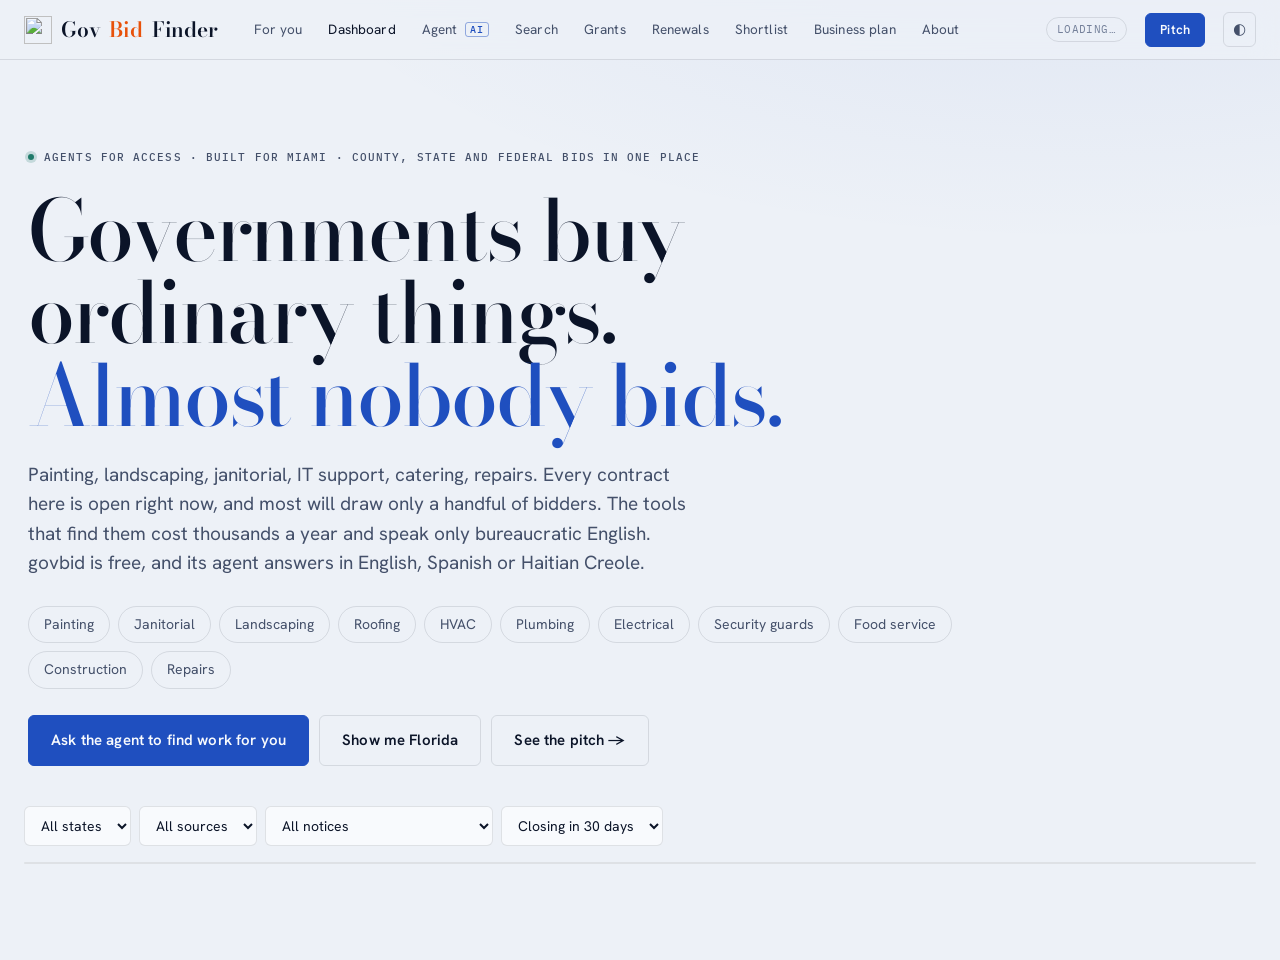
==== index.html @ 4afaa877 "fix(brand): Use the heat-tile mark in the welcome quiz Problem: The header and the pitch show the he" ====
<!doctype html>
<html lang="en">
<head>
<meta charset="utf-8">
<meta name="viewport" content="width=device-width, initial-scale=1">
<title>Gov Bid Finder</title>
<meta name="description" content="Search every open US federal and Florida state contract opportunity in one place.">
<link rel="preconnect" href="https://fonts.googleapis.com">
<link rel="preconnect" href="https://fonts.gstatic.com" crossorigin>
<link rel="stylesheet" href="https://fonts.googleapis.com/css2?family=Bodoni+Moda:opsz,wght@6..96,400..700&family=Hanken+Grotesk:wght@400..700&family=IBM+Plex+Mono:wght@400;500&display=swap">
<link rel="stylesheet" href="./styles.css?v=1792946100">
<link rel="icon" href="brand/govbid-favicon.svg" type="image/svg+xml">
</head>
<body>
<header class="top">
  <div class="brand"><img class="brand-mark" src="brand/govbid-mark.svg" alt="" width="28" height="28">Gov <span class="brand-bid">Bid</span> Finder</div>
  <nav class="tabs" role="tablist">
    <button role="tab" data-tab="foryou" aria-selected="false">For you</button>
    <button role="tab" data-tab="dashboard" aria-selected="true">Dashboard</button>
    <button role="tab" data-tab="agent" aria-selected="false" class="tab-agent">Agent <span class="ai-badge">AI</span></button>
    <button role="tab" data-tab="search" aria-selected="false">Search</button>
    <button role="tab" data-tab="grants" aria-selected="false">Grants</button>
    <button role="tab" data-tab="renewals" aria-selected="false">Renewals</button>
    <button role="tab" data-tab="saved" aria-selected="false">Shortlist</button>
    <button role="tab" data-tab="plan" aria-selected="false">Business plan</button>
    <button role="tab" data-tab="about" aria-selected="false">About</button>
  </nav>
  <div class="spacer"></div>
  <span class="pill" id="pill-data">loading…</span>
  <a class="btn pitch-btn" href="./pitch.html">Pitch</a>
  <button class="icon-btn" id="theme-toggle" title="Toggle light / dark">◐</button>
</header>

<main>
  <section class="panel" id="panel-foryou">
    <div class="empty" id="portal-empty" hidden>
      <p style="font-size:17px;margin:0 0 12px">Answer five quick questions and this page fills with contracts, grants and free local help for your business.</p>
      <button type="button" class="btn lg edit-profile">Start</button>
    </div>
    <div id="portal" hidden>
      <div class="portal-head">
        <div>
          <p class="eyebrow"><span class="live-dot"></span> Your portal</p>
          <h1 id="portal-who">Your business</h1>
        </div>
        <div class="portal-head-acts">
          <button type="button" class="btn lg" id="portal-agent">Have the agent work on this</button>
          <button type="button" class="btn ghost edit-profile">Edit my answers</button>
        </div>
      </div>
      <div class="grid tiles" id="portal-tiles"></div>
      <div class="portal-grid">
        <div class="card">
          <p class="chart-title">Florida, county by county</p>
          <p class="chart-sub" id="portal-map-sub"></p>
          <div class="plot" id="portal-map"></div>
        </div>
        <div class="portal-side">
          <div class="card">
            <p class="chart-title">Free help near you</p>
            <p class="chart-sub">Real local organizations. None of them charge to help you bid.</p>
            <div class="help-list" id="portal-help"></div>
          </div>
        </div>
      </div>
      <div class="section-head"><h2 id="portal-list-title">Best matches for you</h2><button type="button" class="btn ghost" id="portal-clear" hidden>Show all of Florida</button></div>
      <div class="results" id="portal-list"></div>
      <div class="section-head"><h2>Grants you could apply for</h2><button type="button" class="btn ghost" id="portal-more-grants">See all grants</button></div>
      <div class="results" id="portal-grants"></div>
    </div>
  </section>

  <section class="panel active" id="panel-dashboard">
    <div class="hero hero-main">
      <p class="eyebrow"><span class="live-dot"></span> Agents for Access · Built for Miami · County, state and federal bids in one place</p>
      <h1>Governments buy ordinary things.<br><span class="accent">Almost nobody bids.</span></h1>
      <p class="lede">Painting, landscaping, janitorial, IT support, catering, repairs. Every contract here is open right now, and most will draw only a handful of bidders. The tools that find them cost thousands a year and speak only bureaucratic English. govbid is free, and its agent answers in English, Spanish or Haitian Creole.</p>
      <div class="trade-chips" id="trade-chips">
        <!-- WHY word stems ("roof", "landscap"): search is substring match, so the stem
             also catches "roofs", "roof replacement", "landscape maintenance". -->
        <button data-q="paint">Painting</button>
        <button data-q="janitor">Janitorial</button>
        <button data-q="landscap">Landscaping</button>
        <button data-q="roof">Roofing</button>
        <button data-q="hvac">HVAC</button>
        <button data-q="plumb">Plumbing</button>
        <button data-q="electric">Electrical</button>
        <button data-q="guard">Security guards</button>
        <button data-q="food service">Food service</button>
        <button data-q="construction">Construction</button>
        <button data-q="repair">Repairs</button>
      </div>
      <div class="hero-cta">
        <button class="btn lg" id="cta-agent">Ask the agent to find work for you</button>
        <button class="btn ghost lg" id="cta-florida">Show me Florida</button>
        <a class="btn ghost lg" href="./pitch.html">See the pitch &rarr;</a>
      </div>
    </div>
    <div class="filters">
      <select id="d-state"><option value="">All states</option></select>
      <select id="d-source"><option value="">All sources</option></select>
      <select id="d-setaside"><option value="">All notices</option><option value="small">Set-aside for small business</option></select>
      <select id="d-days"><option value="">Any deadline</option><option value="7">Closing in 7 days</option><option value="30" selected>Closing in 30 days</option><option value="90">Closing in 90 days</option></select>
    </div>
    <div class="grid tiles" id="tiles"></div>
    <div class="grid heat" id="heat"></div>
    <div class="grid charts" id="charts"></div>
  </section>

  <section class="panel" id="panel-agent">
    <div class="hero" style="padding:22px 4px 14px">
      <p class="eyebrow"><span class="live-dot"></span> An AI agent that works for one small business</p>
      <h1 style="font-size:clamp(26px,3.6vw,40px);margin:12px 0 8px">Tell it about your business. It finds the contract and makes the first move.</h1>
      <p class="lede">It searches every open contract, reads the promising ones, checks who you're up against and what's about to expire, saves its picks to your shortlist, and drafts the email to the buyer. Nothing goes out until you approve it.</p>
    </div>
    <div class="agent-grid">
      <div class="card agent-ask">
        <label for="agent-input" class="small muted">Your business, in plain words</label>
        <textarea id="agent-input">We're an 8-person general contractor in Miami, FL: renovations, concrete walkways, pool and splashpad repairs. Registered small business, no special certifications. Jobs up to about $500k. Find us something we can win.</textarea>
        <div class="agent-examples" id="agent-examples">
          <span class="small muted">Try:</span>
          <button type="button" data-text="Somos una empresa de construcción de 8 personas en Hialeah, FL: renovaciones, aceras de concreto y reparación de piscinas. Pequeña empresa registrada, sin certificaciones. Trabajos de hasta $500 mil. ¿Qué contratos podemos ganar?">En español</button>
          <button type="button" data-text="We're a 6-person commercial painting company in Miami, FL. Registered small business, no special certifications. Jobs up to about $250k. Find us something we can win.">Painter in Miami</button>
          <button type="button" data-text="HVAC repair and maintenance shop in Hialeah, FL. 12 employees, small business, can handle jobs up to $500k.">HVAC in Hialeah</button>
          <button type="button" data-text="Janitorial and custodial crew based in Fort Lauderdale, FL. Women-owned small business (WOSB certified). 20 cleaners. Contracts up to $300k a year.">Janitorial, WOSB</button>
          <button type="button" data-text="Licensed security guard company in Orlando, FL. Service-disabled veteran-owned (SDVOSB). 40 guards.">Security guards, SDVOSB</button>
          <button type="button" data-text="Landscaping and grounds maintenance company in Homestead, FL. 8 people, trucks and mowers. Small business. Up to $150k.">Landscaping in Homestead</button>
        </div>
        <div class="agent-run-row">
          <button type="button" class="btn lg" id="agent-run">Run the agent</button>
          <button type="button" class="btn ghost" id="agent-stop" hidden>Stop</button>
          <label class="small muted agent-deep"><input type="checkbox" id="agent-deep"> Think harder (slower)</label>
        </div>
        <div class="small agent-status" id="agent-status" aria-live="polite"></div>
        <div class="callout small" id="agent-unavailable" hidden>The agent runs on Claude, so it works when this page is opened through its Claude link. Everything else on the site works anywhere.</div>
      </div>
      <div class="agent-work" id="agent-work" hidden>
        <div class="card">
          <p class="chart-title">What the agent is doing</p>
          <ol class="agent-log" id="agent-log"></ol>
        </div>
        <div class="card agent-answer" id="agent-answer" aria-live="polite"></div>
        <div id="agent-actions" class="agent-actions"></div>
      </div>
    </div>
  </section>

  <section class="panel" id="panel-search">
    <div class="filters">
      <input type="search" id="s-q" placeholder="Search: painting, IT support, landscaping, janitorial, translation…">
      <select id="s-state"><option value="">All states</option></select>
      <select id="s-source"><option value="">All sources</option></select>
      <select id="s-dept"><option value="">All agencies</option></select>
      <select id="s-type"><option value="">All notice types</option></select>
      <select id="s-setaside"><option value="">Any eligibility</option><option value="small">Set-aside only</option></select>
      <select id="s-sort"><option value="value">Best value, simplest first</option><option value="deadline">Soonest deadline</option><option value="posted">Newest posted</option></select>
      <label class="small muted" style="display:flex;align-items:center;gap:5px"><input type="checkbox" id="s-us" checked> US only</label>
    </div>
    <div class="small muted" id="s-count"></div>
    <div class="results" id="s-results"></div>
    <div style="text-align:center;margin-top:16px"><button class="btn ghost" id="s-more" hidden>Load more</button></div>
  </section>

  <section class="panel" id="panel-grants">
    <div class="hero" style="padding:22px 4px 14px">
      <h1 style="font-size:clamp(24px,3.2vw,36px)">Grants you can apply for</h1>
      <p class="lede">Federal grants open to small businesses, nonprofits and individuals, refreshed daily from Grants.gov. Research grants for labs are hidden unless you ask for them.</p>
    </div>
    <div class="filters">
      <input type="search" id="g-q" placeholder="Search: food, housing, youth, workforce, environment…">
      <select id="g-who"><option value="">Anyone eligible</option><option value="small_business">Small businesses</option><option value="nonprofit">Nonprofits</option><option value="individual">Individuals</option></select>
      <select id="g-cat"><option value="">All categories</option></select>
      <select id="g-sort"><option value="closing">Closing soonest</option><option value="amount">Largest award</option></select>
      <label class="small muted" style="display:flex;align-items:center;gap:5px"><input type="checkbox" id="g-research" checked> Hide research grants</label>
    </div>
    <div class="small muted" id="g-count"></div>
    <div class="results" id="g-list"></div>
    <div style="text-align:center;margin-top:16px"><button class="btn ghost" id="g-more" hidden>Load more</button></div>
  </section>

  <section class="panel" id="panel-renewals">
    <div class="hero" style="padding:22px 4px 14px">
      <h1 style="font-size:clamp(22px,2.8vw,30px)">Contracts that are about to expire</h1>
      <p class="lede" style="margin-bottom:16px">A bid closing on Friday is already lost. A contract ending in eight months is winnable, because eight months is enough time to prepare, meet the facilities manager, and be the obvious choice. These are federal maintenance and repair contracts with an end date on the horizon, and the company holding each one today.</p>
    </div>
    <div class="filters">
      <select id="r-trade"><option value="">All trades</option></select>
      <select id="r-state"><option value="">All states</option></select>
      <select id="r-window">
        <option value="6">Expiring within 6 months</option>
        <option value="12" selected>Within 12 months</option>
        <option value="24">Within 24 months</option>
        <option value="0">Any time</option>
      </select>
      <select id="r-sort"><option value="end">Soonest expiry</option><option value="amount">Largest first</option></select>
    </div>
    <div class="grid tiles" id="r-tiles"></div>
    <div class="card" style="margin-bottom:14px">
      <p class="chart-title">When they expire</p>
      <p class="chart-sub">Contracts ending per month. Each one is a chance to take the work off the incumbent.</p>
      <div class="plot" id="r-chart"></div>
    </div>
    <div class="small muted" id="r-count"></div>
    <div class="results" id="r-list"></div>
    <div style="text-align:center;margin-top:16px"><button class="btn ghost" id="r-more" hidden>Load more</button></div>
  </section>

  <section class="panel" id="panel-saved">
    <div class="hero" style="padding:22px 4px 12px">
      <h1 style="font-size:clamp(26px,3.4vw,38px)">Your shortlist</h1>
      <p class="lede">Contracts you saved, soonest deadline first.</p>
    </div>
    <div class="small muted" id="saved-count"></div>
    <div class="results" id="saved-list"></div>
  </section>

  <section class="panel" id="panel-plan">
    <div class="hero" style="padding:24px 4px 12px">
      <h1>Give away the lead. Charge for the next one.</h1>
      <p class="lede">We email a contractor a real government contract they can bid on, free. If they want more, they pay to stay on the list.</p>
    </div>

    <div class="grid tiles" id="plan-tiles"></div>

    <div class="step"><div class="step-n">1</div><div class="step-b">
      <h2>Find the work</h2>
      <p>Every open federal contract, every Florida state solicitation, and everything Miami-Dade County is buying, in one database that refreshes daily. It is ranked so the biggest, simplest contracts come first, because a six-person company cannot chase a hundred-page proposal.</p>
    </div></div>

    <div class="step"><div class="step-n">2</div><div class="step-b">
      <h2>Find who should bid on it</h2>
      <p>Federal award records say which companies have already won that exact kind of work, where they are, and how big their contracts usually are. We match each open contract to the companies who could realistically win it, then find their published email from their own website.</p>
    </div></div>

    <div class="step"><div class="step-n">3</div><div class="step-b">
      <h2>Send the first one free</h2>
      <p>One email. Here is a live contract in your trade, here is what it is worth, here is the link, here is when it closes. No pitch, no signup, nothing to buy. Either it is useful to them or it is not, and they can tell in ten seconds.</p>
      <p>That email is the free tier, permanently. Nobody has to pay to hear from us. They pay when they want us working for them instead of waiting on us.</p>
      <p class="muted">This is the whole acquisition strategy. We are not selling software to someone who has never heard of us. We are handing them something worth money and asking if they want more.</p>
    </div></div>

    <div class="step"><div class="step-n">4</div><div class="step-b">
      <h2>Free means you wait. Paid means we work.</h2>
      <div class="tier" style="max-width:720px">
        <div class="card">
          <span class="badge" style="color:var(--good)">FREE</span>
          <h3>You hear from us</h3>
          <div class="price">$0<span style="font-size:14px;font-weight:400;color:var(--text-secondary)">/month</span></div>
          <ul>
            <li>We email you a real contract when we spot one in your trade</li>
            <li>What it is worth, when it closes, a link to the notice</li>
            <li>No account, no card, no catch</li>
            <li>You only hear from us when there is something worth sending</li>
          </ul>
        </div>
        <div class="card paid">
          <span class="badge">$99 A MONTH</span>
          <h3>We do the legwork</h3>
          <div class="price">$99<span style="font-size:14px;font-weight:400;color:var(--text-secondary)">/month</span></div>
          <ul>
            <li>We draft your written questions to the buyer. You review them and send them yourself, through the channel the notice names</li>
            <li>We draft the questions that decide whether it is worth bidding: is the package out, is there a site visit, what insurance is required</li>
            <li>Several contracts brought to you every month, not one when we happen to notice</li>
            <li>Warning when a contract you could take over is about to expire</li>
            <li>Cancel any month</li>
          </ul>
        </div>
      </div>
      <p class="small muted" style="margin-top:12px">We charge a subscription, never a share of the contract. Federal contracts carry a clause against paying anyone a fee contingent on winning; a monthly fee for a service avoids it entirely.</p>
    </div></div>

    <div class="step"><div class="step-n">5</div><div class="step-b">
      <h2>What is public, and what stays ours</h2>
      <p><strong>Public and free: the search.</strong> Every contract, the map, the deadline calendar, the renewal calendar. The data is already public on SAM.gov, so charging for it means competing with free. Keeping it open is how contractors find us, and it is the live demo of what we can do.</p>
      <p><strong>Ours: the matching and the outreach.</strong> Which companies fit which contract, their contact details, every email sent and every reply. That list improves with each email and is the part nobody can copy from SAM.gov.</p>
      <p><strong>Paid: the agent working for one company.</strong> We start by running it ourselves for the first ten Miami contractors, reviewing every email before it goes out. Self-serve sign-up comes after we know which emails get replies.</p>
    </div></div>

    <div class="step"><div class="step-n">6</div><div class="step-b">
      <h2>What the numbers have to look like</h2>
      <div class="card" style="margin-top:10px">
        <table class="data">
          <thead><tr><th>Step</th><th>Rate</th><th>Count</th></tr></thead>
          <tbody id="funnel"></tbody>
        </table>
        <p class="small muted" style="margin-top:12px">Assumes a 30% open rate on a cold but genuinely useful email, 6% replying, and a quarter of those subscribing. Those are assumptions, not results. The point of the first month is to replace them with real ones.</p>
      </div>
    </div></div>

    <div class="step"><div class="step-n">7</div><div class="step-b">
      <h2>Why this is defensible</h2>
      <p>Federal contract data is free, so nobody can build a business on it alone. The moat is the local data: Miami-Dade County, the City of Miami, the school district, the water and sewer department. Each has its own portal and no bulk download, which is exactly why nobody aggregates them. It is tedious, and tedious is what automation is for.</p>
      <p>The second moat is the renewal calendar. Knowing a contract expires in eight months is worth more than knowing one closes on Friday, because eight months is enough time to prepare. Nobody sells that to small contractors.</p>
    </div></div>

    <div class="step"><div class="step-n">8</div><div class="step-b">
      <h2>Who we are competing with</h2>
      <p>GovWin from Deltek costs about $29,000 a year and serves roughly 5,800 customers. GovSpend runs $7,300 to $24,500. GovTribe starts at $1,350. All of them are built for companies that already bid and have someone whose job is bidding.</p>
      <p>In three months of award data, more than ten thousand different companies won federal work, and the median one took about $500,000. Hundreds of thousands more are registered and never win anything. Nobody serves them, because a $29,000 product cannot be sold to a roofer. That gap is the business.</p>
    </div></div>
  </section>

  <section class="panel" id="panel-about">
    <div class="card" style="max-width:860px">
      <h2 style="margin:0 0 10px;font-size:18px">What this is</h2>
      <p>Every open US federal contract opportunity, plus State of Florida solicitations, in one searchable place. The federal data comes from the SAM.gov daily public extract; the Florida data comes from MyFloridaMarketPlace.</p>
      <p class="muted small" id="about-built"></p>
      <h3 style="font-size:15px;margin:20px 0 8px">Why it exists</h3>
      <p>Governments buy ordinary things constantly: painting, landscaping, janitorial, IT support, catering, translation. Most small businesses never bid, because each notice is a wall of paperwork. Contracts under $100,000 routinely draw only a handful of bidders.</p>
      <h3 style="font-size:15px;margin:22px 0 4px">How it is meant to work</h3>
      <div class="tier" style="max-width:700px">
        <div class="card">
          <span class="badge" style="color:var(--good)">FREE</span>
          <h3>You hear from us</h3>
          <div class="price">$0<span style="font-size:14px;font-weight:400;color:var(--text-secondary)">/month</span></div>
          <ul>
            <li>Search every contract on this site, always free</li>
            <li>We email you one when we spot a fit in your trade</li>
            <li>No account, no card</li>
          </ul>
        </div>
        <div class="card paid">
          <span class="badge">$99 A MONTH</span>
          <h3>We do the legwork</h3>
          <div class="price">$99<span style="font-size:14px;font-weight:400;color:var(--text-secondary)">/month</span></div>
          <ul>
            <li>We draft your written questions to the buyer. You review them and send them yourself, through the channel the notice names</li>
            <li>Several contracts brought to you every month</li>
            <li>Warning before a contract you could take over expires</li>
          </ul>
        </div>
      </div>
      <p class="small muted" style="margin-top:14px">Searching is free because the data is public and should be. The paid tier is the work on top of it: drafting your questions and bid paperwork for you to review and send, and keeping a steady flow of contracts coming to you. See the <a href="#" onclick="document.querySelector('[data-tab=plan]').click();return false">business plan</a> for the detail.</p>
      <p class="small muted">Source data is public. Always verify against the official notice before bidding.</p>
      <p class="small muted"><strong>govbid is not affiliated with any government agency.</strong> We never contact a government buyer for you, never submit bids or sign certifications, and never charge for registration, which is always free on SAM.gov and the county portal. In Miami-Dade, the Cone of Silence bars spoken contact about an advertised bid: questions go in writing to the contact the notice names.</p>
    </div>
  </section>
</main>

<dialog id="dlg">
  <div class="dlg-head">
    <button class="icon-btn close" onclick="document.getElementById('dlg').close()">✕</button>
    <h2 id="dlg-title"></h2>
    <div class="meta" id="dlg-meta"></div>
  </div>
  <div class="dlg-body" id="dlg-body"></div>
</dialog>
<dialog id="quiz" aria-labelledby="quiz-title">
  <div class="quiz">
    <div class="quiz-top"><span class="brand"><img class="brand-mark" src="brand/govbid-mark.svg" alt="" width="28" height="28">govbid</span><div class="q-progress" id="q-progress"></div><button type="button" class="icon-btn" id="q-skip">Skip</button></div>
    <section class="q-step">
      <h2 id="quiz-title">Welcome. Who are you?</h2>
      <p class="muted">Five quick questions, and we'll show you the public contracts, grants and free help that fit. Your answers stay in this browser.</p>
      <div class="q-cards">
        <label class="q-card"><input type="radio" name="q-kind" value="business" checked><strong>A small business</strong><span>I want government contracts</span></label>
        <label class="q-card"><input type="radio" name="q-kind" value="nonprofit"><strong>A nonprofit or community group</strong><span>I want grants and contracts</span></label>
        <label class="q-card"><input type="radio" name="q-kind" value="exploring"><strong>Just exploring</strong><span>Show me what's out there</span></label>
      </div>
    </section>
    <section class="q-step" hidden>
      <h2>What kind of work do you do?</h2>
      <p class="muted">Pick everything that fits.</p>
      <div class="q-picks" id="q-trades"></div>
      <label for="q-other" class="small muted">Something else?</label>
      <input id="q-other" placeholder="e.g. pressure washing, signage, tutoring">
    </section>
    <section class="q-step" hidden>
      <h2>Where are you based?</h2>
      <p class="muted">We show work in your county first, then South Florida, then the rest of the state.</p>
      <select id="q-county" class="q-select" aria-label="County"></select>
    </section>
    <section class="q-step" hidden>
      <h2>How big are you?</h2>
      <div class="q-row">
        <label for="q-size">People on the team</label>
        <select id="q-size" class="q-select"><option value="">Choose</option><option>1-5</option><option>6-20</option><option>21-100</option><option>100+</option></select>
        <label for="q-maxjob">Biggest job you could take on</label>
        <select id="q-maxjob" class="q-select"><option value="">Choose</option><option value="25000">About $25,000</option><option value="100000">About $100,000</option><option value="500000">About $500,000</option><option value="2000000">$2 million or more</option></select>
      </div>
    </section>
    <section class="q-step" hidden>
      <h2>Any certifications?</h2>
      <p class="muted">Some contracts are reserved for certified firms. None yet is fine: we'll show you how to get certified for free.</p>
      <div class="q-picks" id="q-certs"></div>
    </section>
    <div class="q-hint small" id="q-hint" aria-live="polite"></div>
    <div class="quiz-nav"><button type="button" class="btn ghost" id="q-back" hidden>Back</button><button type="button" class="btn lg" id="q-next">Next</button></div>
  </div>
</dialog>
<div class="tooltip" id="tip"></div>
<script type="module" src="./app.js?v=1792944001"></script>
</body>
</html>
---- styles.css ----
/* govbid · "Biscayne at midnight"
   Layout: a quiet editorial frame (Bodoni headlines, generous air, hairline rules)
   around a working instrument (tabular figures, mono bid numbers, the county map).
   Dark first: midnight-navy ground, cool ivory type, azure for the one accent.
   Light: pale ice ground with deep sapphire. Coral marks deadlines and selection. */
:root{
  color-scheme: dark;
  --page:#070d1a;          /* Biscayne Bay at midnight, a deep navy */
  --surface-1:#0d1526;     /* raised panels */
  --surface-2:#131d33;     /* inputs, wells */
  --text-primary:#eef2f8;  /* cool ivory */
  --text-secondary:#a7b2c6;
  --muted:#6f7c94;
  --grid:#18223a; --axis:#2c3a58; --border:rgba(238,242,248,0.09);
  --series-1:#6fa8ff;      /* azure: the accent, used sparingly */
  --heat:#ff8a3d;          /* WHY orange: heatmaps share the logo's heat ramp and stand apart from the blue UI */
  --on-accent:#070d1a;
  --series-2:#ff8a6b;      /* coral: deadlines and the selected county */
  --series-3:#7fcfc0;      /* sea glass: set-asides, good news */
  --good:#7fcfc0; --warning:#f0bc5e; --serious:#ff8a6b; --critical:#ff6b5e;
  --glow:rgba(111,168,255,0.12);
  --radius:6px;
  --font-display:"Bodoni Moda", "Didot", "Bodoni 72", Georgia, serif;
  --font:"Hanken Grotesk", system-ui, -apple-system, "Segoe UI", sans-serif;
  --font-mono:"IBM Plex Mono", ui-monospace, "SF Mono", Menlo, monospace;
}
@media (prefers-color-scheme: light){
  :root:not([data-theme="dark"]){
    color-scheme: light;
    --page:#edf1f7; --surface-1:#f8fafd; --surface-2:#e2e8f1;
    --text-primary:#0b1428; --text-secondary:#44506a; --muted:#74809a;
    --grid:#d8dfeb; --axis:#b3bed1; --border:rgba(11,20,40,0.11);
    --series-1:#1f4fbf; --heat:#e8510a; --on-accent:#f8fafd; --series-2:#c4502f; --series-3:#1f7a6a;
    --good:#1f7a6a; --warning:#a87214; --serious:#c4502f; --critical:#b8322a;
    --glow:rgba(31,79,191,0.08);
  }
}
:root[data-theme="light"]{
  color-scheme: light;
  --page:#edf1f7; --surface-1:#f8fafd; --surface-2:#e2e8f1;
  --text-primary:#0b1428; --text-secondary:#44506a; --muted:#74809a;
  --grid:#d8dfeb; --axis:#b3bed1; --border:rgba(11,20,40,0.11);
  --series-1:#1f4fbf; --heat:#e8510a; --on-accent:#f8fafd; --series-2:#c4502f; --series-3:#1f7a6a;
  --good:#1f7a6a; --warning:#a87214; --serious:#c4502f; --critical:#b8322a;
  --glow:rgba(31,79,191,0.08);
}
*{box-sizing:border-box}
/* WHY: component rules like .agent-work{display:flex} would otherwise beat the
   hidden attribute, and toggling el.hidden would do nothing. */
[hidden]{display:none !important}
body{margin:0;background:var(--page);color:var(--text-primary);font-family:var(--font);font-size:15px;line-height:1.55;-webkit-font-smoothing:antialiased;
  background-image:radial-gradient(1200px 520px at 85% -120px,var(--glow),transparent 70%)}
a{color:var(--series-1);text-underline-offset:3px}
button,select,input,textarea{font:inherit;color:inherit}
:focus-visible{outline:1px solid var(--series-1);outline-offset:3px}
h1,h2{text-wrap:balance}
body::before{content:"";position:fixed;inset:0 0 auto;height:env(safe-area-inset-top,0px);z-index:21;background:var(--page)}

/* Header */
header.top{position:sticky;top:env(safe-area-inset-top,0px);z-index:20;background:color-mix(in srgb,var(--page) 82%,transparent);backdrop-filter:blur(14px) saturate(1.2);-webkit-backdrop-filter:blur(14px) saturate(1.2);border-bottom:1px solid var(--border);
  padding-block:12px;padding-left:max(24px,env(safe-area-inset-left,0px));padding-right:max(24px,env(safe-area-inset-right,0px));display:flex;gap:18px;align-items:center;flex-wrap:wrap}
.brand{white-space:nowrap;flex-shrink:0;font-family:var(--font-display);font-size:21px;font-weight:600;letter-spacing:-0.01em;display:flex;align-items:center;gap:9px;margin-right:6px}
.brand .dot{width:7px;height:7px;border-radius:50%;background:var(--series-1);box-shadow:0 0 12px var(--series-1)}
/* WHY 28px: the header type is 21px and the bar is about 48px tall. The mark
   replaces the 7px dot and still fits beside "Gov Bid Finder" at 375px. */
.brand-mark{width:28px;height:28px;display:block;flex:0 0 auto}
.brand-bid{color:var(--heat)}
/* WHY a hairline: the mark's palest tiles are #FFE0C2, which disappear into
   the ice page. Dark navy already separates them, so the ring is light-only. */
:root[data-theme="light"] .brand-mark{filter:drop-shadow(0 0 .45px rgba(11,20,40,.7))}
@media (prefers-color-scheme: light){
  :root:not([data-theme="dark"]) .brand-mark{filter:drop-shadow(0 0 .45px rgba(11,20,40,.7))}
}
nav.tabs{display:flex;gap:2px}
nav.tabs button{background:none;border:0;padding:7px 12px;color:var(--text-secondary);cursor:pointer;font-size:13.5px;letter-spacing:.01em;position:relative}
nav.tabs button:hover{color:var(--text-primary)}
nav.tabs button[aria-selected="true"]{color:var(--text-primary)}
nav.tabs button[aria-selected="true"]::after{content:"";position:absolute;left:12px;right:12px;bottom:-13px;height:1px;background:var(--series-1)}
.spacer{flex:1}
.pill{font-family:var(--font-mono);font-size:11px;letter-spacing:.04em;text-transform:uppercase;color:var(--muted);border:1px solid var(--border);border-radius:999px;padding:3px 10px;white-space:nowrap}
.pill.ok{color:var(--good);border-color:color-mix(in srgb,var(--good) 35%,transparent)}
.pill.off{color:var(--muted)}
.icon-btn{background:none;border:1px solid var(--border);border-radius:var(--radius);padding:5px 9px;cursor:pointer;color:var(--text-secondary)}
.icon-btn:hover{border-color:var(--series-1);color:var(--series-1)}
main{padding-block:28px 64px;padding-left:max(24px,env(safe-area-inset-left,0px));padding-right:max(24px,env(safe-area-inset-right,0px));max-width:1360px;margin:0 auto}
.panel{display:none}.panel.active{display:block;animation:fade .35s ease}
@keyframes fade{from{opacity:.4}to{opacity:1}}

/* Surfaces */
.card{background:var(--surface-1);border:1px solid var(--border);border-radius:var(--radius);padding:22px}
.grid{display:grid;gap:16px}
.tiles{grid-template-columns:repeat(auto-fit,minmax(190px,1fr));margin-bottom:16px;gap:0;border:1px solid var(--border);border-radius:var(--radius);background:var(--surface-1)}
.tiles > .card{background:none;border:0;border-radius:0;border-left:1px solid var(--border);padding:20px 22px}
.tiles > .card:first-child{border-left:0}
.tile .label{font-family:var(--font-mono);font-size:10.5px;letter-spacing:.09em;text-transform:uppercase;color:var(--muted);margin-bottom:10px}
.tile .value{font-family:var(--font-display);font-size:40px;font-weight:500;letter-spacing:-0.02em;line-height:1;font-variant-numeric:lining-nums tabular-nums}
.tile .sub{color:var(--text-secondary);font-size:12.5px;margin-top:8px}
.charts{grid-template-columns:repeat(auto-fit,minmax(360px,1fr))}
.chart-title{font-family:var(--font-display);font-size:21px;font-weight:500;letter-spacing:-0.01em;margin:0 0 4px}
.chart-sub{color:var(--text-secondary);font-size:13px;margin:0 0 16px;max-width:62ch}
svg{display:block;width:100%;overflow:visible}
.bar{transition:opacity .12s}
.bar-row:hover .bar{opacity:.78}
.tick{fill:var(--muted);font-size:11px;font-family:var(--font-mono)}
.blabel{fill:var(--text-secondary);font-size:12px}
.bvalue{fill:var(--text-primary);font-size:12px;font-weight:600;font-variant-numeric:tabular-nums}
.gridline{stroke:var(--grid);stroke-width:1}
.axisline{stroke:var(--axis);stroke-width:1}

/* Controls */
.filters{display:flex;gap:8px;flex-wrap:wrap;align-items:center;margin-bottom:16px}
.filters input[type=search],.filters select,.filters input[type=number]{background:var(--surface-1);border:1px solid var(--border);border-radius:var(--radius);padding:9px 12px;font-size:14px}
.filters input[type=search]{flex:1;min-width:220px}
.filters input:focus,.filters select:focus{border-color:var(--series-1);outline:none}
.btn{background:var(--series-1);color:var(--on-accent);border:1px solid var(--series-1);border-radius:var(--radius);padding:9px 16px;cursor:pointer;font-weight:600;letter-spacing:.01em;transition:background .15s,color .15s,transform .15s}
.btn:hover{background:color-mix(in srgb,var(--series-1) 86%,var(--text-primary))}
.btn:active{transform:translateY(1px)}
.btn.ghost{background:none;color:var(--text-primary);border:1px solid var(--border)}
.btn.ghost:hover{border-color:var(--series-1);color:var(--series-1)}
.btn:disabled{opacity:.5;cursor:default}

/* Result rows */
.results{display:flex;flex-direction:column;gap:0;border-top:1px solid var(--border)}
.opp{background:none;border:0;border-bottom:1px solid var(--border);border-radius:0;padding:18px 4px;cursor:pointer;transition:background .15s}
.opp:hover{background:linear-gradient(90deg,var(--glow),transparent 60%)}
.opp h3{margin:0 0 7px;font-size:16px;font-weight:600;line-height:1.35;letter-spacing:-0.005em}
.meta{display:flex;gap:10px;flex-wrap:wrap;color:var(--text-secondary);font-size:12.5px;align-items:center}
.meta .sep{color:var(--axis)}
.snippet{color:var(--text-secondary);margin-top:8px;font-size:13.5px;max-width:90ch;display:-webkit-box;-webkit-line-clamp:2;-webkit-box-orient:vertical;overflow:hidden}
.tag{font-family:var(--font-mono);border:1px solid var(--border);border-radius:3px;padding:1px 7px;font-size:10.5px;letter-spacing:.04em;text-transform:uppercase;color:var(--text-secondary);white-space:nowrap}
.tag.setaside{color:var(--series-3);border-color:color-mix(in srgb,var(--series-3) 40%,transparent)}
.due{font-weight:600;font-variant-numeric:tabular-nums}
.due.soon{color:var(--critical)} .due.warn{color:var(--serious)}
.score{display:inline-flex;align-items:center;gap:7px;font-weight:600;font-size:13px;font-variant-numeric:tabular-nums}
.score .meter{width:52px;height:3px;border-radius:2px;background:var(--grid);overflow:hidden}
.score .meter span{display:block;height:100%;background:var(--series-1)}

/* Dialog */
dialog{border:1px solid var(--border);border-radius:10px;padding:0;max-width:880px;width:calc(100% - 40px);background:var(--surface-1);color:var(--text-primary);box-shadow:0 40px 120px rgba(0,0,0,.45)}
dialog::backdrop{background:rgba(4,8,9,.62);backdrop-filter:blur(3px)}
.dlg-head{padding:22px 26px 16px;border-bottom:1px solid var(--border);position:sticky;top:0;background:var(--surface-1);border-radius:10px 10px 0 0}
.dlg-body{padding:20px 26px 28px;max-height:70vh;overflow:auto}
.dlg-head h2{margin:0 0 10px;font-family:var(--font-display);font-weight:500;font-size:24px;line-height:1.2;padding-right:40px}
.close{position:absolute;top:16px;right:18px}
.kv{display:grid;grid-template-columns:160px 1fr;gap:8px 16px;font-size:13.5px;margin:14px 0}
.kv dt{color:var(--muted);font-family:var(--font-mono);font-size:11px;letter-spacing:.06em;text-transform:uppercase;padding-top:2px} .kv dd{margin:0}
.section{margin-top:22px}
.section h4{margin:0 0 10px;font-family:var(--font-mono);font-size:11px;font-weight:500;text-transform:uppercase;letter-spacing:.1em;color:var(--muted)}
.section ul{margin:0;padding-left:18px} .section li{margin-bottom:4px}
.callout{background:var(--surface-2);border:1px solid var(--border);border-radius:var(--radius);padding:12px 14px;margin-top:10px}
.diff{display:flex;gap:4px;align-items:center}
.diff i{width:8px;height:14px;border-radius:1px;background:var(--grid);display:block}
.diff i.on{background:var(--series-1)}
textarea{width:100%;min-height:150px;background:var(--surface-2);border:1px solid var(--border);border-radius:var(--radius);padding:14px;resize:vertical}
textarea:focus{border-color:var(--series-1);outline:none}
.muted{color:var(--text-secondary)}
.small{font-size:12.5px}
pre.draft{white-space:pre-wrap;font-family:var(--font-mono);font-size:12.5px;line-height:1.65;background:var(--surface-2);border:1px solid var(--border);border-radius:var(--radius);padding:16px;max-height:52vh;overflow:auto}
.spin{display:inline-block;width:13px;height:13px;border:1.5px solid var(--grid);border-top-color:var(--series-1);border-radius:50%;animation:spin .7s linear infinite;vertical-align:-2px}
@keyframes spin{to{transform:rotate(360deg)}}
table.data{width:100%;border-collapse:collapse;font-size:13.5px}
table.data th{text-align:left;color:var(--muted);font-family:var(--font-mono);font-size:10.5px;letter-spacing:.08em;text-transform:uppercase;font-weight:500;border-bottom:1px solid var(--border);padding:8px}
table.data td{padding:9px 8px;border-bottom:1px solid var(--grid);font-variant-numeric:tabular-nums}
.tooltip{position:fixed;pointer-events:none;background:var(--surface-1);border:1px solid var(--axis);border-radius:var(--radius);padding:8px 12px;font-size:12.5px;box-shadow:0 12px 32px rgba(0,0,0,.3);z-index:60;opacity:0;transition:opacity .1s}
.tooltip .t{font-family:var(--font-display);font-size:15px;margin-bottom:2px}
.empty{text-align:center;color:var(--text-secondary);padding:48px 20px}
.profile-chips{display:flex;gap:6px;flex-wrap:wrap;margin-top:8px}
.bar-track{fill:var(--grid);opacity:.5}

/* Landing hero */
.hero-main{padding:56px 4px 40px;max-width:1040px}
.hero-main h1{font-family:var(--font-display);font-size:clamp(40px,6.6vw,92px);line-height:.98;letter-spacing:-0.025em;font-weight:500;margin:22px 0 22px}
.hero-main h1 .accent{color:var(--series-1)}
.hero-main .lede{font-size:clamp(16px,1.5vw,19px);color:var(--text-secondary);max-width:62ch;margin:0 0 28px}
.eyebrow{display:inline-flex;align-items:center;gap:10px;font-family:var(--font-mono);font-size:11px;font-weight:500;letter-spacing:.1em;text-transform:uppercase;color:var(--text-secondary);margin:0}
.live-dot{width:6px;height:6px;border-radius:50%;background:var(--series-3);box-shadow:0 0 0 3px color-mix(in srgb,var(--series-3) 20%,transparent);animation:pulse 2.4s ease-in-out infinite}
@keyframes pulse{50%{box-shadow:0 0 0 6px color-mix(in srgb,var(--series-3) 0%,transparent)}}
.trade-chips{display:flex;flex-wrap:wrap;gap:8px;margin-bottom:26px}
.trade-chips button{background:none;border:1px solid var(--border);border-radius:999px;padding:7px 15px;cursor:pointer;font-size:14px;color:var(--text-secondary);transition:border-color .15s,color .15s}
.trade-chips button:hover{border-color:var(--series-1);color:var(--series-1)}
.hero-cta{display:flex;gap:10px;flex-wrap:wrap}
.btn.lg{padding:13px 22px;font-size:15px;text-decoration:none;display:inline-block}
a.btn{text-decoration:none}
.pitch-btn{padding:6px 14px;font-size:13px}

/* Heatmaps */
.heat{grid-template-columns:minmax(0,3fr) minmax(0,2fr);margin-bottom:16px}
.shape-map{max-height:640px}
.map-area{stroke:var(--page);stroke-width:.6;stroke-linejoin:round;transition:filter .15s}
.map-area:hover{filter:brightness(1.25)}
.map-area.clickable{cursor:pointer}
.map-coast{stroke:var(--axis);stroke-width:.9;stroke-linejoin:round}
.map-sel{stroke:var(--series-1);stroke-width:1.8;stroke-linejoin:round;pointer-events:none}
.map-leader{stroke:var(--series-1);stroke-width:1;pointer-events:none}
.map-pin{fill:var(--series-1);stroke:var(--page);stroke-width:1.5;pointer-events:none}
.map-callout{font-family:var(--font-display);font-size:var(--map-type,17px);fill:var(--text-primary);paint-order:stroke;stroke:var(--surface-1);stroke-width:5px;stroke-linejoin:round;pointer-events:none}
.map-callout-n{font-weight:600;fill:var(--series-1)}
.map-water{font-family:var(--font-display);font-size:calc(var(--map-type,17px) * .88);fill:var(--muted);letter-spacing:.06em;pointer-events:none}
rect.today{stroke:var(--series-1);stroke-width:1.5}
.heat-legend{display:flex;align-items:center;gap:2px;margin-top:14px;font-family:var(--font-mono);font-size:10.5px;letter-spacing:.05em;text-transform:uppercase;color:var(--muted)}
.heat-legend span{margin:0 8px}
.heat-legend i{width:22px;height:6px;display:block}

/* Portal ("For you") */
.portal-head{display:flex;justify-content:space-between;align-items:flex-end;gap:16px;flex-wrap:wrap;padding:30px 4px 22px}
.portal-head h1{font-family:var(--font-display);font-weight:500;font-size:clamp(30px,4.2vw,52px);letter-spacing:-0.02em;margin:14px 0 0;line-height:1.05}
.portal-head-acts{display:flex;gap:8px;flex-wrap:wrap}
.portal-grid{display:grid;grid-template-columns:minmax(0,7fr) minmax(0,5fr);gap:16px;margin-bottom:8px;align-items:start}
.help-list{display:flex;flex-direction:column;gap:0}
.help-card{display:flex;flex-direction:column;gap:3px;text-decoration:none;color:var(--text-primary);padding:14px 0;background:none;border:0;border-bottom:1px solid var(--border);border-radius:0}
.help-card:last-child{border-bottom:0}
.help-card:hover strong{color:var(--series-1)}
.help-card span{color:var(--text-secondary);font-size:13px;line-height:1.5}
.help-card em{font-style:normal;color:var(--series-1);font-size:12.5px;font-weight:600}
.section-head{display:flex;justify-content:space-between;align-items:baseline;gap:10px;margin:34px 0 12px;flex-wrap:wrap}
.section-head h2{font-family:var(--font-display);font-weight:500;font-size:28px;margin:0;letter-spacing:-0.01em}
.grant .tag.money{color:var(--text-primary)}
.grant-acts{display:flex;gap:12px;align-items:center;flex-wrap:wrap;margin-top:10px}
.grant-acts .btn{padding:6px 12px;font-size:12.5px}

/* Welcome quiz */
#quiz{max-width:640px}
.quiz{padding:24px 28px 26px;display:flex;flex-direction:column;gap:14px}
.quiz-top{display:flex;align-items:center;gap:14px}
.quiz-top .brand{font-size:19px}
.q-progress{flex:1;display:flex;gap:4px}
.q-progress i{flex:1;height:2px;background:var(--grid)}
.q-progress i.on{background:var(--series-1)}
.q-step h2{font-family:var(--font-display);font-weight:500;font-size:clamp(28px,3.6vw,38px);letter-spacing:-0.015em;margin:8px 0 8px;line-height:1.1}
.q-step p{margin:0 0 16px}
.q-cards{display:grid;gap:8px}
.q-card{display:grid;grid-template-columns:auto 1fr;column-gap:14px;align-items:center;border:1px solid var(--border);border-radius:var(--radius);padding:15px 18px;cursor:pointer;background:var(--surface-2);transition:border-color .15s}
.q-card input{grid-row:span 2;accent-color:var(--series-1)}
.q-card span{color:var(--text-secondary);font-size:13px}
.q-card:has(input:checked){border-color:var(--series-1);background:linear-gradient(90deg,var(--glow),transparent)}
.q-picks{display:flex;flex-wrap:wrap;gap:8px;margin-bottom:12px}
.pick{position:relative}
.pick input{position:absolute;opacity:0;pointer-events:none}
.pick span{display:inline-block;border:1px solid var(--border);border-radius:999px;padding:8px 15px;cursor:pointer;background:var(--surface-2)}
.pick input:checked + span{background:var(--series-1);border-color:var(--series-1);color:var(--on-accent);font-weight:600}
.pick input:focus-visible + span{outline:1px solid var(--series-1);outline-offset:2px}
#q-other,.q-select{width:100%;background:var(--surface-2);border:1px solid var(--border);border-radius:var(--radius);padding:11px 13px;font-size:15px}
.q-row{display:grid;gap:8px}
.q-row label{font-size:13px;color:var(--text-secondary);margin-top:6px}
.q-hint{color:var(--serious);min-height:1em}
.quiz-nav{display:flex;justify-content:flex-end;gap:10px}

/* Agent */
.ai-badge{font-family:var(--font-mono);font-size:9.5px;font-weight:500;letter-spacing:.08em;color:var(--series-1);border:1px solid color-mix(in srgb,var(--series-1) 45%,transparent);border-radius:3px;padding:0 4px;margin-left:4px;vertical-align:1px}
#panel-agent .hero h1{font-family:var(--font-display);font-weight:500;letter-spacing:-0.02em;line-height:1.05}
#panel-agent .lede{color:var(--text-secondary);max-width:68ch}
.agent-grid{display:grid;grid-template-columns:minmax(0,5fr) minmax(0,7fr);gap:16px;align-items:start}
.agent-ask{display:flex;flex-direction:column;gap:12px}
.agent-ask textarea{min-height:140px;font-size:15.5px;line-height:1.55}
.agent-examples{display:flex;flex-wrap:wrap;gap:6px;align-items:center}
.agent-examples button{background:none;border:1px solid var(--border);border-radius:999px;padding:4px 12px;font-size:12.5px;cursor:pointer;color:var(--text-secondary)}
.agent-examples button:hover{border-color:var(--series-1);color:var(--series-1)}
.agent-run-row{display:flex;gap:12px;align-items:center;flex-wrap:wrap}
.agent-deep{display:flex;align-items:center;gap:6px}
.agent-deep input{accent-color:var(--series-1)}
.agent-status:empty{display:none}
.agent-status{color:var(--serious)}
.agent-work{display:flex;flex-direction:column;gap:16px;min-width:0}
.agent-log{list-style:none;margin:8px 0 0;padding:0 0 0 2px;display:flex;flex-direction:column;gap:0;font-size:13.5px;border-left:1px solid var(--axis)}
.agent-log li{display:flex;gap:12px;align-items:baseline;animation:rise .3s ease;padding:5px 0 5px 14px;position:relative}
.agent-log li::before{content:"";position:absolute;left:-4px;top:13px;width:7px;height:7px;border-radius:50%;background:var(--surface-1);border:1px solid var(--series-1)}
.agent-log li:last-child::before{background:var(--series-1)}
.agent-log .ico{flex:0 0 16px;text-align:center;color:var(--series-1);font-size:12px}
@keyframes rise{from{opacity:0;transform:translateY(4px)}to{opacity:1;transform:none}}
.agent-answer:empty{display:none}
.agent-answer{font-size:15px;line-height:1.65;overflow-wrap:anywhere}
.agent-answer p{margin:0 0 10px} .agent-answer ul{margin:0 0 12px;padding-left:20px} .agent-answer li{margin-bottom:6px}
.agent-answer li::marker{color:var(--series-1)}
.agent-answer h4{margin:12px 0 6px;font-family:var(--font-display);font-weight:500;font-size:18px}
.agent-actions{display:flex;flex-direction:column;gap:16px}
.action-card{border:1px solid var(--series-1);display:flex;flex-direction:column;gap:7px;background:linear-gradient(180deg,var(--glow),transparent 140px),var(--surface-1)}
.action-head{display:flex;justify-content:space-between;align-items:center;gap:10px;flex-wrap:wrap}
.action-card .badge{font-family:var(--font-mono);font-size:10.5px;font-weight:500;letter-spacing:.12em;text-transform:uppercase;color:var(--series-1)}
.action-card h4{margin:2px 0 6px;font-family:var(--font-display);font-weight:500;font-size:21px}
.action-card label{font-family:var(--font-mono);font-size:10.5px;color:var(--muted);text-transform:uppercase;letter-spacing:.08em}
.action-card input,.action-card textarea{width:100%;background:var(--surface-2);border:1px solid var(--border);border-radius:var(--radius);padding:9px 10px;font-size:14px}
.action-card textarea{min-height:170px}
.action-btns{display:flex;gap:8px;flex-wrap:wrap;margin-top:8px}
.action-note{color:var(--text-secondary)}
@media (prefers-reduced-motion: reduce){ .agent-log li,.slide.active,.panel.active,.live-dot{animation:none} }

/* Mid widths: keep the header on one line */
@media (max-width: 1040px) and (min-width: 761px){
  header.top{gap:8px;padding-left:max(14px,env(safe-area-inset-left,0px));padding-right:max(14px,env(safe-area-inset-right,0px))}
  nav.tabs button{padding:7px 8px}
}
/* WHY: with the Agent tab and a shortlist count the header outgrew one line, and the
   viewer can scale the page, so a width breakpoint alone is unreliable. On desktop the
   header never wraps: the tab row shrinks and scrolls sideways instead. */
@media (min-width: 761px){
  header.top{flex-wrap:nowrap}
  nav.tabs{min-width:0;overflow-x:auto;scrollbar-width:none}
  nav.tabs button{white-space:nowrap}
  nav.tabs button[aria-selected="true"]::after{bottom:-1px}
  #pill-data{min-width:0;overflow:hidden;text-overflow:ellipsis}
}
@media (max-width: 1180px) and (min-width: 761px){
  #pill-data{display:none}
}

/* Mobile */
@media (max-width: 760px){
  header.top{padding-left:max(16px,env(safe-area-inset-left,0px));padding-right:max(16px,env(safe-area-inset-right,0px));gap:8px}
  nav.tabs{order:3;width:100%;overflow-x:auto;gap:0}
  nav.tabs button{padding:6px 10px;font-size:13px;white-space:nowrap}
  nav.tabs button[aria-selected="true"]::after{bottom:0}
  .spacer{display:none}
  main{padding-left:max(16px,env(safe-area-inset-left,0px));padding-right:max(16px,env(safe-area-inset-right,0px));padding-block:16px 48px}
  .charts,.heat,.agent-grid,.portal-grid{grid-template-columns:1fr}
  .quiz{padding:18px}
  .hero-main{padding:26px 2px 22px}
  .pitch-btn{display:none}
  .tiles{grid-template-columns:repeat(2,minmax(0,1fr))}
  .tiles > .card{border-left:0;border-top:1px solid var(--border)}
  .tiles > .card:nth-child(-n+2){border-top:0}
  .tiles > .card:nth-child(even){border-left:1px solid var(--border)}
  .tile .value{font-size:30px}
  .filters{gap:6px}
  .filters input[type=search]{min-width:100%}
  .filters select{flex:1;min-width:120px}
  dialog{width:calc(100% - 16px);max-height:92vh}
  .dlg-body{padding:16px;max-height:78vh}
  .kv{grid-template-columns:1fr;gap:2px 0}
  .kv dt{margin-top:8px}
  .opp h3{font-size:15px}
  .card{padding:18px}
}

/* Result card action button */
.opp{position:relative;padding-right:160px}
.opp .find-co{position:absolute;top:16px;right:4px;padding:7px 12px;font-size:12.5px}
@media (max-width:760px){
  .opp{padding-right:4px}
  .opp .find-co{position:static;display:block;width:100%;margin-top:10px}
}
/* Vendor list */
.vendor{display:flex;gap:14px;align-items:flex-start;padding:14px 0;border-bottom:1px solid var(--grid)}
.vendor:last-child{border-bottom:0}
.vendor .rel{flex:0 0 46px;text-align:center}
.vendor .rel b{display:block;font-family:var(--font-display);font-size:20px;font-weight:500;line-height:1.1}
.vendor .rel span{font-family:var(--font-mono);font-size:9.5px;color:var(--muted);text-transform:uppercase;letter-spacing:.06em}
.vendor .who{flex:1;min-width:0}
.vendor .who strong{font-size:14px}
.vendor .acts{display:flex;gap:6px;flex-shrink:0;flex-wrap:wrap;justify-content:flex-end}
.vendor .acts .btn{padding:6px 10px;font-size:12px}
.mail-box{background:var(--surface-2);border:1px solid var(--border);border-radius:var(--radius);padding:14px;margin-top:10px}
.mail-box input,.mail-box textarea{width:100%;background:var(--surface-1);border:1px solid var(--border);border-radius:var(--radius);padding:9px;margin-top:4px;font-size:13.5px}
.mail-box textarea{min-height:190px;font-family:inherit}
.mail-box label{font-family:var(--font-mono);font-size:10.5px;color:var(--muted);text-transform:uppercase;letter-spacing:.08em}
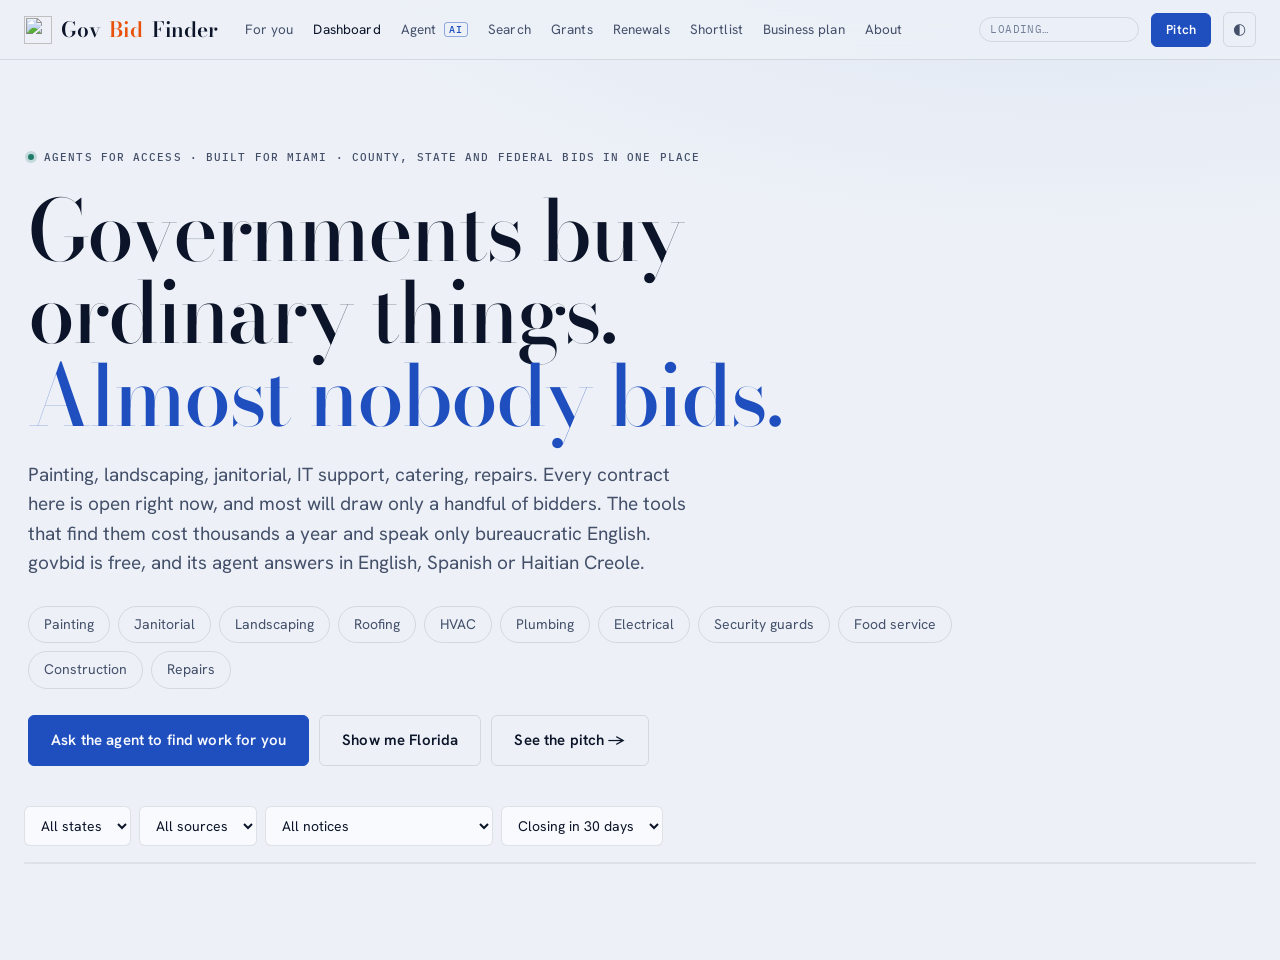
==== commit 3852f754: "merge(pitch): Fit the phone layout and explain empty searches Problem: A 375px header dropped the th" ====
--- a/index.html
+++ b/index.html
@@ -8,7 +8,7 @@
 <link rel="preconnect" href="https://fonts.googleapis.com">
 <link rel="preconnect" href="https://fonts.gstatic.com" crossorigin>
 <link rel="stylesheet" href="https://fonts.googleapis.com/css2?family=Bodoni+Moda:opsz,wght@6..96,400..700&family=Hanken+Grotesk:wght@400..700&family=IBM+Plex+Mono:wght@400;500&display=swap">
-<link rel="stylesheet" href="./styles.css?v=1792946100">
+<link rel="stylesheet" href="./styles.css?v=1792948000">
 <link rel="icon" href="brand/govbid-favicon.svg" type="image/svg+xml">
 </head>
 <body>
@@ -42,6 +42,7 @@
         <div>
           <p class="eyebrow"><span class="live-dot"></span> Your portal</p>
           <h1 id="portal-who">Your business</h1>
+          <p class="lede" id="portal-lede"></p>
         </div>
         <div class="portal-head-acts">
           <button type="button" class="btn lg" id="portal-agent">Have the agent work on this</button>
@@ -53,6 +54,12 @@
         <div class="card">
           <p class="chart-title">Florida, county by county</p>
           <p class="chart-sub" id="portal-map-sub"></p>
+          <div class="filters map-filters">
+            <label class="sr-only" for="pm-trade">Job type</label>
+            <select id="pm-trade"><option value="all">All jobs</option><option value="mine">My trades</option></select>
+            <label class="sr-only" for="pm-county">County</label>
+            <select id="pm-county"><option value="">All of Florida</option></select>
+          </div>
           <div class="plot" id="portal-map"></div>
         </div>
         <div class="portal-side">
@@ -165,6 +172,16 @@
     <div class="hero" style="padding:22px 4px 14px">
       <h1 style="font-size:clamp(24px,3.2vw,36px)">Grants you can apply for</h1>
       <p class="lede">Federal grants open to small businesses, nonprofits and individuals, refreshed daily from Grants.gov. Research grants for labs are hidden unless you ask for them.</p>
+      <details class="callout small how-ranked">
+        <summary><strong>How grants are ordered</strong></summary>
+        <ul>
+          <li><strong>No secret score.</strong> govbid doesn't rate grants or guess your odds. Every grant here is one Grants.gov lists as open, or forecast to open, to the applicant type you pick.</li>
+          <li><strong>Closing soonest</strong> (the default) puts the nearest deadline first, so nothing slips past you. Forecast grants with no deadline yet go last.</li>
+          <li><strong>Largest award</strong> sorts by the most a single grant can pay (its award ceiling). Grants that don't state a ceiling go last.</li>
+          <li><strong>Hidden by default:</strong> lab research grants (NIH codes like R01, plus SBIR/STTR and clinical trials). They make up most federal grants open to small businesses but rarely fit a Miami shop or nonprofit. Untick the box to see them.</li>
+          <li><strong>"Grants for you"</strong> on your portal are the ones whose title or category uses words from your trades, such as "food" or "construction". The synopsis is not searched. It's a word match, not a recommendation: read the eligibility on Grants.gov before you apply.</li>
+        </ul>
+      </details>
     </div>
     <div class="filters">
       <input type="search" id="g-q" placeholder="Search: food, housing, youth, workforce, environment…">
@@ -388,6 +405,6 @@
   </div>
 </dialog>
 <div class="tooltip" id="tip"></div>
-<script type="module" src="./app.js?v=1792944001"></script>
+<script type="module" src="./app.js?v=1792948000"></script>
 </body>
 </html>
--- a/styles.css
+++ b/styles.css
@@ -95,10 +95,13 @@
 .tile .label{font-family:var(--font-mono);font-size:10.5px;letter-spacing:.09em;text-transform:uppercase;color:var(--muted);margin-bottom:10px}
 .tile .value{font-family:var(--font-display);font-size:40px;font-weight:500;letter-spacing:-0.02em;line-height:1;font-variant-numeric:lining-nums tabular-nums}
 .tile .sub{color:var(--text-secondary);font-size:12.5px;margin-top:8px}
-.charts{grid-template-columns:repeat(auto-fit,minmax(360px,1fr))}
+/* WHY min(360px, 100%): a hard 360px column is wider than the content area
+   on a phone and on a 768px screen forced two columns that overflowed. */
+.charts{grid-template-columns:repeat(auto-fit,minmax(min(360px,100%),1fr))}
 .chart-title{font-family:var(--font-display);font-size:21px;font-weight:500;letter-spacing:-0.01em;margin:0 0 4px}
 .chart-sub{color:var(--text-secondary);font-size:13px;margin:0 0 16px;max-width:62ch}
-svg{display:block;width:100%;overflow:visible}
+svg{display:block;width:100%;max-width:100%;overflow:visible}
+.plot{min-width:0;max-width:100%;overflow:hidden}
 .bar{transition:opacity .12s}
 .bar-row:hover .bar{opacity:.78}
 .tick{fill:var(--muted);font-size:11px;font-family:var(--font-mono)}
@@ -127,7 +130,7 @@
 .meta{display:flex;gap:10px;flex-wrap:wrap;color:var(--text-secondary);font-size:12.5px;align-items:center}
 .meta .sep{color:var(--axis)}
 .snippet{color:var(--text-secondary);margin-top:8px;font-size:13.5px;max-width:90ch;display:-webkit-box;-webkit-line-clamp:2;-webkit-box-orient:vertical;overflow:hidden}
-.tag{font-family:var(--font-mono);border:1px solid var(--border);border-radius:3px;padding:1px 7px;font-size:10.5px;letter-spacing:.04em;text-transform:uppercase;color:var(--text-secondary);white-space:nowrap}
+.tag{font-family:var(--font-mono);border:1px solid var(--border);border-radius:3px;padding:1px 7px;font-size:10.5px;letter-spacing:.04em;text-transform:uppercase;color:var(--text-secondary);white-space:normal;overflow-wrap:anywhere}
 .tag.setaside{color:var(--series-3);border-color:color-mix(in srgb,var(--series-3) 40%,transparent)}
 .due{font-weight:600;font-variant-numeric:tabular-nums}
 .due.soon{color:var(--critical)} .due.warn{color:var(--serious)}
@@ -136,11 +139,15 @@
 .score .meter span{display:block;height:100%;background:var(--series-1)}
 
 /* Dialog */
-dialog{border:1px solid var(--border);border-radius:10px;padding:0;max-width:880px;width:calc(100% - 40px);background:var(--surface-1);color:var(--text-primary);box-shadow:0 40px 120px rgba(0,0,0,.45)}
+/* WHY 24px: 12px of air on each side. A percentage width tracked the dialog's
+   own min-content (about 780px of title and facts) and widened the page. */
+dialog{border:1px solid var(--border);border-radius:10px;padding:0;width:min(880px,calc(100vw - 24px));max-width:calc(100vw - 24px);max-height:calc(100dvh - 24px);overflow:auto;box-sizing:border-box;background:var(--surface-1);color:var(--text-primary);box-shadow:0 40px 120px rgba(0,0,0,.45)}
 dialog::backdrop{background:rgba(4,8,9,.62);backdrop-filter:blur(3px)}
 .dlg-head{padding:22px 26px 16px;border-bottom:1px solid var(--border);position:sticky;top:0;background:var(--surface-1);border-radius:10px 10px 0 0}
 .dlg-body{padding:20px 26px 28px;max-height:70vh;overflow:auto}
-.dlg-head h2{margin:0 0 10px;font-family:var(--font-display);font-weight:500;font-size:24px;line-height:1.2;padding-right:40px}
+.dlg-head,.dlg-body{min-width:0;max-width:100%;box-sizing:border-box}
+.dlg-head h2{margin:0 0 10px;font-family:var(--font-display);font-weight:500;font-size:24px;line-height:1.2;padding-right:40px;overflow-wrap:anywhere}
+.kv dd,.snippet,.opp h3{overflow-wrap:anywhere}
 .close{position:absolute;top:16px;right:18px}
 .kv{display:grid;grid-template-columns:160px 1fr;gap:8px 16px;font-size:13.5px;margin:14px 0}
 .kv dt{color:var(--muted);font-family:var(--font-mono);font-size:11px;letter-spacing:.06em;text-transform:uppercase;padding-top:2px} .kv dd{margin:0}
@@ -164,6 +171,10 @@
 .tooltip{position:fixed;pointer-events:none;background:var(--surface-1);border:1px solid var(--axis);border-radius:var(--radius);padding:8px 12px;font-size:12.5px;box-shadow:0 12px 32px rgba(0,0,0,.3);z-index:60;opacity:0;transition:opacity .1s}
 .tooltip .t{font-family:var(--font-display);font-size:15px;margin-bottom:2px}
 .empty{text-align:center;color:var(--text-secondary);padding:48px 20px}
+.empty-title{color:var(--text-primary);font-size:16px;margin:0 0 6px}
+.empty-lead{margin:0 0 14px}
+.empty-actions{display:flex;flex-wrap:wrap;justify-content:center;gap:8px}
+.empty-actions .btn{white-space:normal}
 .profile-chips{display:flex;gap:6px;flex-wrap:wrap;margin-top:8px}
 .bar-track{fill:var(--grid);opacity:.5}
 
@@ -203,8 +214,15 @@
 
 /* Portal ("For you") */
 .portal-head{display:flex;justify-content:space-between;align-items:flex-end;gap:16px;flex-wrap:wrap;padding:30px 4px 22px}
-.portal-head h1{font-family:var(--font-display);font-weight:500;font-size:clamp(30px,4.2vw,52px);letter-spacing:-0.02em;margin:14px 0 0;line-height:1.05}
-.portal-head-acts{display:flex;gap:8px;flex-wrap:wrap}
+.portal-head h1{font-family:var(--font-display);font-weight:500;font-size:clamp(38px,5.6vw,76px);letter-spacing:-0.025em;margin:18px 0 14px;line-height:.98;max-width:18ch;overflow-wrap:anywhere}
+.portal-head h1 .accent{color:var(--series-1)}
+.portal-head .lede{font-size:clamp(16px,1.5vw,19px);color:var(--text-secondary);max-width:60ch;margin:0}
+.map-filters{margin:4px 0 10px}
+.sr-only{position:absolute;width:1px;height:1px;overflow:hidden;clip:rect(0 0 0 0);white-space:nowrap}
+.how-ranked{max-width:820px;margin-top:6px}.how-ranked summary{cursor:pointer}.how-ranked ul{margin:10px 0 0;padding-left:18px;display:flex;flex-direction:column;gap:6px}
+.help-card strong{font-family:var(--font-display);font-weight:500;font-size:19px}
+.portal-head-acts{display:flex;gap:8px;flex-wrap:wrap;max-width:100%}
+#portal-agent{white-space:normal;text-align:center;max-width:100%}
 .portal-grid{display:grid;grid-template-columns:minmax(0,7fr) minmax(0,5fr);gap:16px;margin-bottom:8px;align-items:start}
 .help-list{display:flex;flex-direction:column;gap:0}
 .help-card{display:flex;flex-direction:column;gap:3px;text-decoration:none;color:var(--text-primary);padding:14px 0;background:none;border:0;border-bottom:1px solid var(--border);border-radius:0}
@@ -213,13 +231,14 @@
 .help-card span{color:var(--text-secondary);font-size:13px;line-height:1.5}
 .help-card em{font-style:normal;color:var(--series-1);font-size:12.5px;font-weight:600}
 .section-head{display:flex;justify-content:space-between;align-items:baseline;gap:10px;margin:34px 0 12px;flex-wrap:wrap}
-.section-head h2{font-family:var(--font-display);font-weight:500;font-size:28px;margin:0;letter-spacing:-0.01em}
+.section-head h2{font-family:var(--font-display);font-weight:500;font-size:clamp(28px,3vw,38px);margin:0;letter-spacing:-0.01em}
 .grant .tag.money{color:var(--text-primary)}
 .grant-acts{display:flex;gap:12px;align-items:center;flex-wrap:wrap;margin-top:10px}
 .grant-acts .btn{padding:6px 12px;font-size:12.5px}
 
 /* Welcome quiz */
-#quiz{max-width:640px}
+#quiz{width:min(640px,calc(100vw - 24px));max-width:calc(100vw - 24px);max-height:calc(100dvh - 24px);overflow:auto;box-sizing:border-box}
+.quiz,.q-card span,.pick span{overflow-wrap:anywhere}
 .quiz{padding:24px 28px 26px;display:flex;flex-direction:column;gap:14px}
 .quiz-top{display:flex;align-items:center;gap:14px}
 .quiz-top .brand{font-size:19px}
@@ -284,32 +303,36 @@
 .action-note{color:var(--text-secondary)}
 @media (prefers-reduced-motion: reduce){ .agent-log li,.slide.active,.panel.active,.live-dot{animation:none} }
 
-/* Mid widths: keep the header on one line */
-@media (max-width: 1040px) and (min-width: 761px){
-  header.top{gap:8px;padding-left:max(14px,env(safe-area-inset-left,0px));padding-right:max(14px,env(safe-area-inset-right,0px))}
-  nav.tabs button{padding:7px 8px}
-}
-/* WHY: with the Agent tab and a shortlist count the header outgrew one line, and the
-   viewer can scale the page, so a width breakpoint alone is unreliable. On desktop the
-   header never wraps: the tab row shrinks and scrolls sideways instead. */
-@media (min-width: 761px){
-  header.top{flex-wrap:nowrap}
-  nav.tabs{min-width:0;overflow-x:auto;scrollbar-width:none}
+/* WHY 1180: measured with the data pill visible, the nine tabs are about 727px
+   and the last one was clipped. Below this the tabs take their own row. */
+@media (max-width: 1180px){
+  header.top{flex-wrap:wrap;row-gap:6px}
+  .spacer{display:none}
+  /* WHY order 1 then 2: the theme button followed the pill in the markup, so on a
+     375px row the pill took the leftover width and the theme sat on a row by itself. */
+  #theme-toggle{order:1;flex:0 0 auto}
+  .pitch-btn{order:3;flex:0 0 auto}
+  nav.tabs{order:5;flex:1 0 100%;min-width:0;max-width:100%;overflow-x:auto;scrollbar-width:thin;gap:0;padding-bottom:2px}
   nav.tabs button{white-space:nowrap}
-  nav.tabs button[aria-selected="true"]::after{bottom:-1px}
-  #pill-data{min-width:0;overflow:hidden;text-overflow:ellipsis}
-}
-@media (max-width: 1180px) and (min-width: 761px){
-  #pill-data{display:none}
+  nav.tabs button[aria-selected="true"]::after{bottom:0}
+  /* WHY flex-basis 0: a content-sized pill filled the first row and pushed the
+     theme button down. It grows into whatever space brand and theme leave. */
+  #pill-data{order:2;flex:1 1 0;min-width:0;max-width:42vw;overflow:hidden;text-overflow:ellipsis}
+}
+/* WHY 1181: one line once brand, pill, pitch, theme and the tabs fit together.
+   WHY 9px / 160px: 12px of tab padding plus a full pill clipped About near 1280. */
+@media (min-width: 1181px){
+  header.top{flex-wrap:nowrap;gap:12px}
+  nav.tabs{flex:1 1 auto;min-width:0;overflow-x:auto;scrollbar-width:thin}
+  nav.tabs button{white-space:nowrap;padding:7px 9px}
+  nav.tabs button[aria-selected="true"]::after{left:9px;right:9px;bottom:-13px}
+  #pill-data{flex:0 1 160px;min-width:0;max-width:160px;overflow:hidden;text-overflow:ellipsis}
 }
 
 /* Mobile */
 @media (max-width: 760px){
   header.top{padding-left:max(16px,env(safe-area-inset-left,0px));padding-right:max(16px,env(safe-area-inset-right,0px));gap:8px}
-  nav.tabs{order:3;width:100%;overflow-x:auto;gap:0}
-  nav.tabs button{padding:6px 10px;font-size:13px;white-space:nowrap}
-  nav.tabs button[aria-selected="true"]::after{bottom:0}
-  .spacer{display:none}
+  nav.tabs button{padding:6px 10px;font-size:13px}
   main{padding-left:max(16px,env(safe-area-inset-left,0px));padding-right:max(16px,env(safe-area-inset-right,0px));padding-block:16px 48px}
   .charts,.heat,.agent-grid,.portal-grid{grid-template-columns:1fr}
   .quiz{padding:18px}
@@ -320,15 +343,18 @@
   .tiles > .card:nth-child(-n+2){border-top:0}
   .tiles > .card:nth-child(even){border-left:1px solid var(--border)}
   .tile .value{font-size:30px}
-  .filters{gap:6px}
-  .filters input[type=search]{min-width:100%}
-  .filters select{flex:1;min-width:120px}
-  dialog{width:calc(100% - 16px);max-height:92vh}
-  .dlg-body{padding:16px;max-height:78vh}
+  /* WHY two columns: a select's min-content is its longest option, which
+     overflowed a 375px row when the filters stayed a wrapping flex line. */
+  .filters{display:grid;grid-template-columns:minmax(0,1fr) minmax(0,1fr);gap:6px}
+  .filters input[type=search],.filters label{grid-column:1 / -1;min-width:0;max-width:100%}
+  .filters select,.filters input{width:100%;min-width:0;max-width:100%;box-sizing:border-box}
+  .dlg-body{padding:16px;max-height:none}
   .kv{grid-template-columns:1fr;gap:2px 0}
   .kv dt{margin-top:8px}
   .opp h3{font-size:15px}
   .card{padding:18px}
+  .portal-head-acts{width:100%}
+  .portal-head-acts .btn{flex:1 1 auto}
 }
 
 /* Result card action button */
